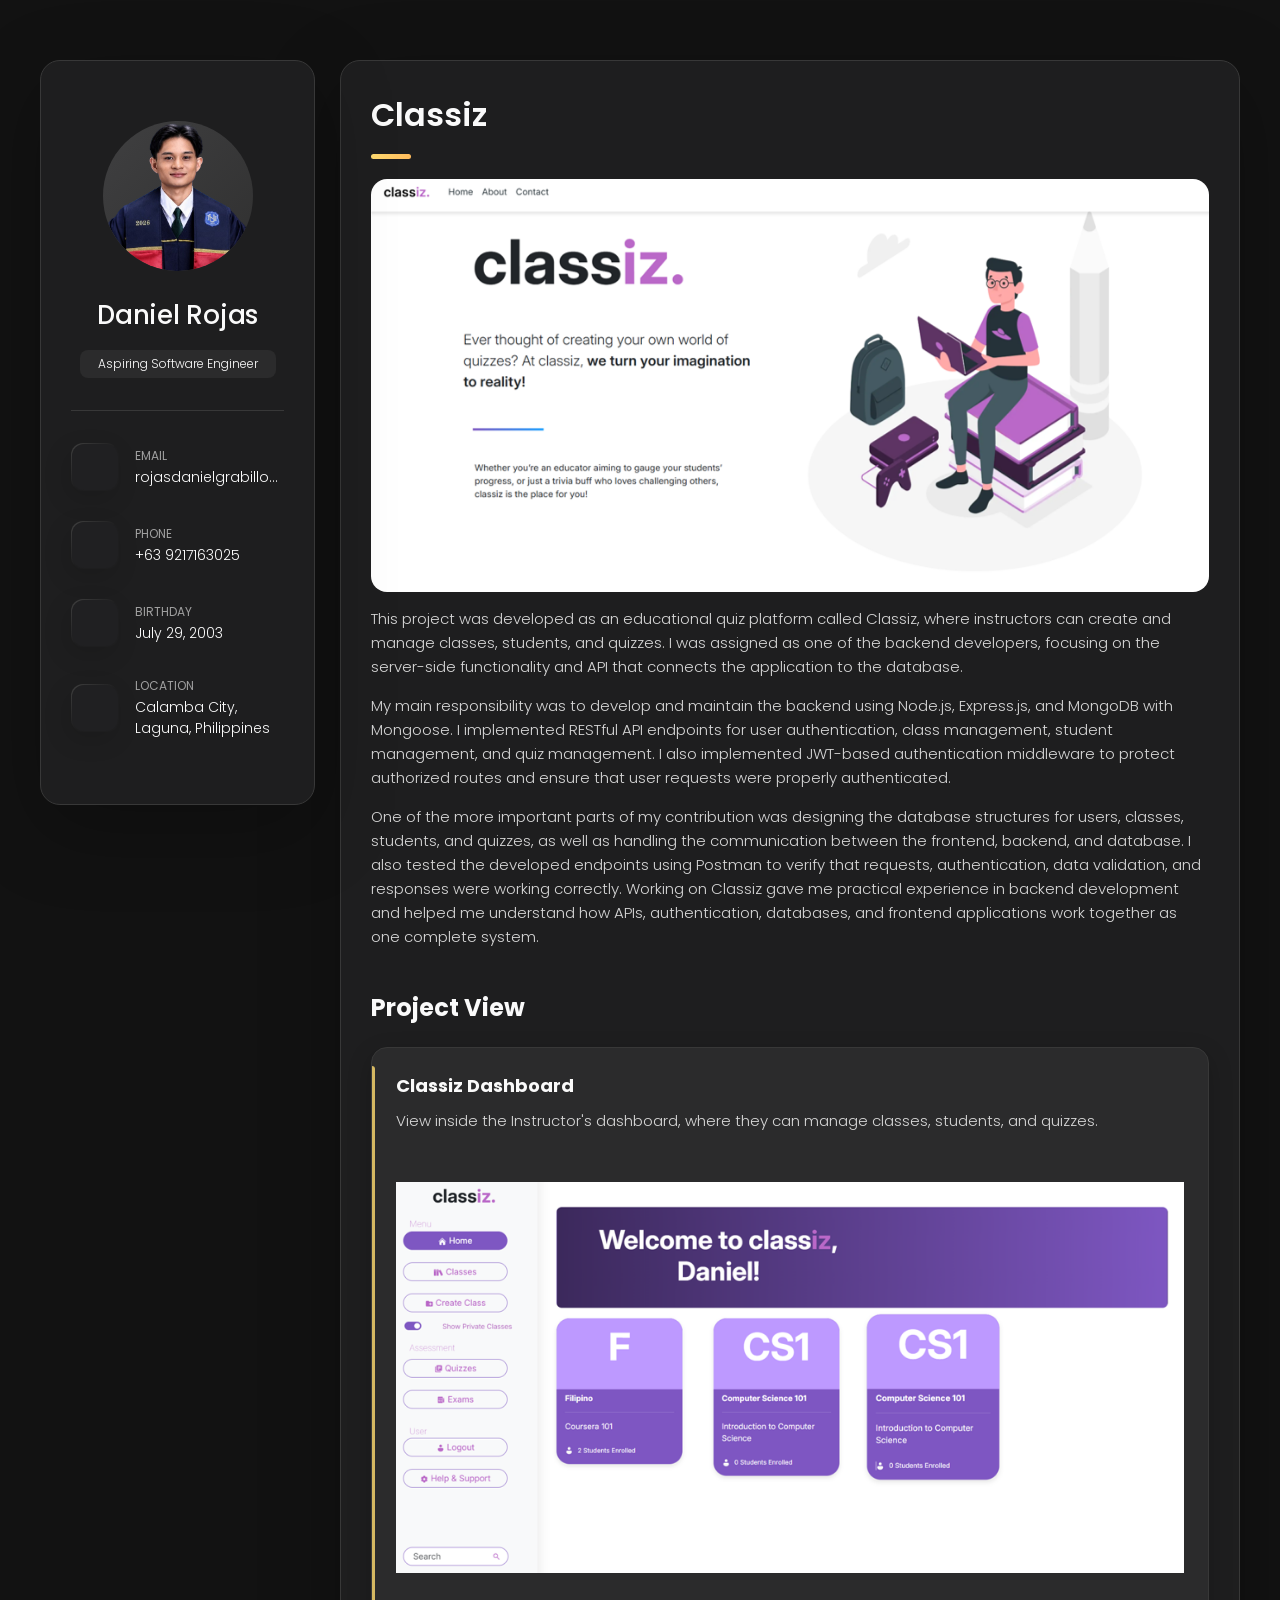
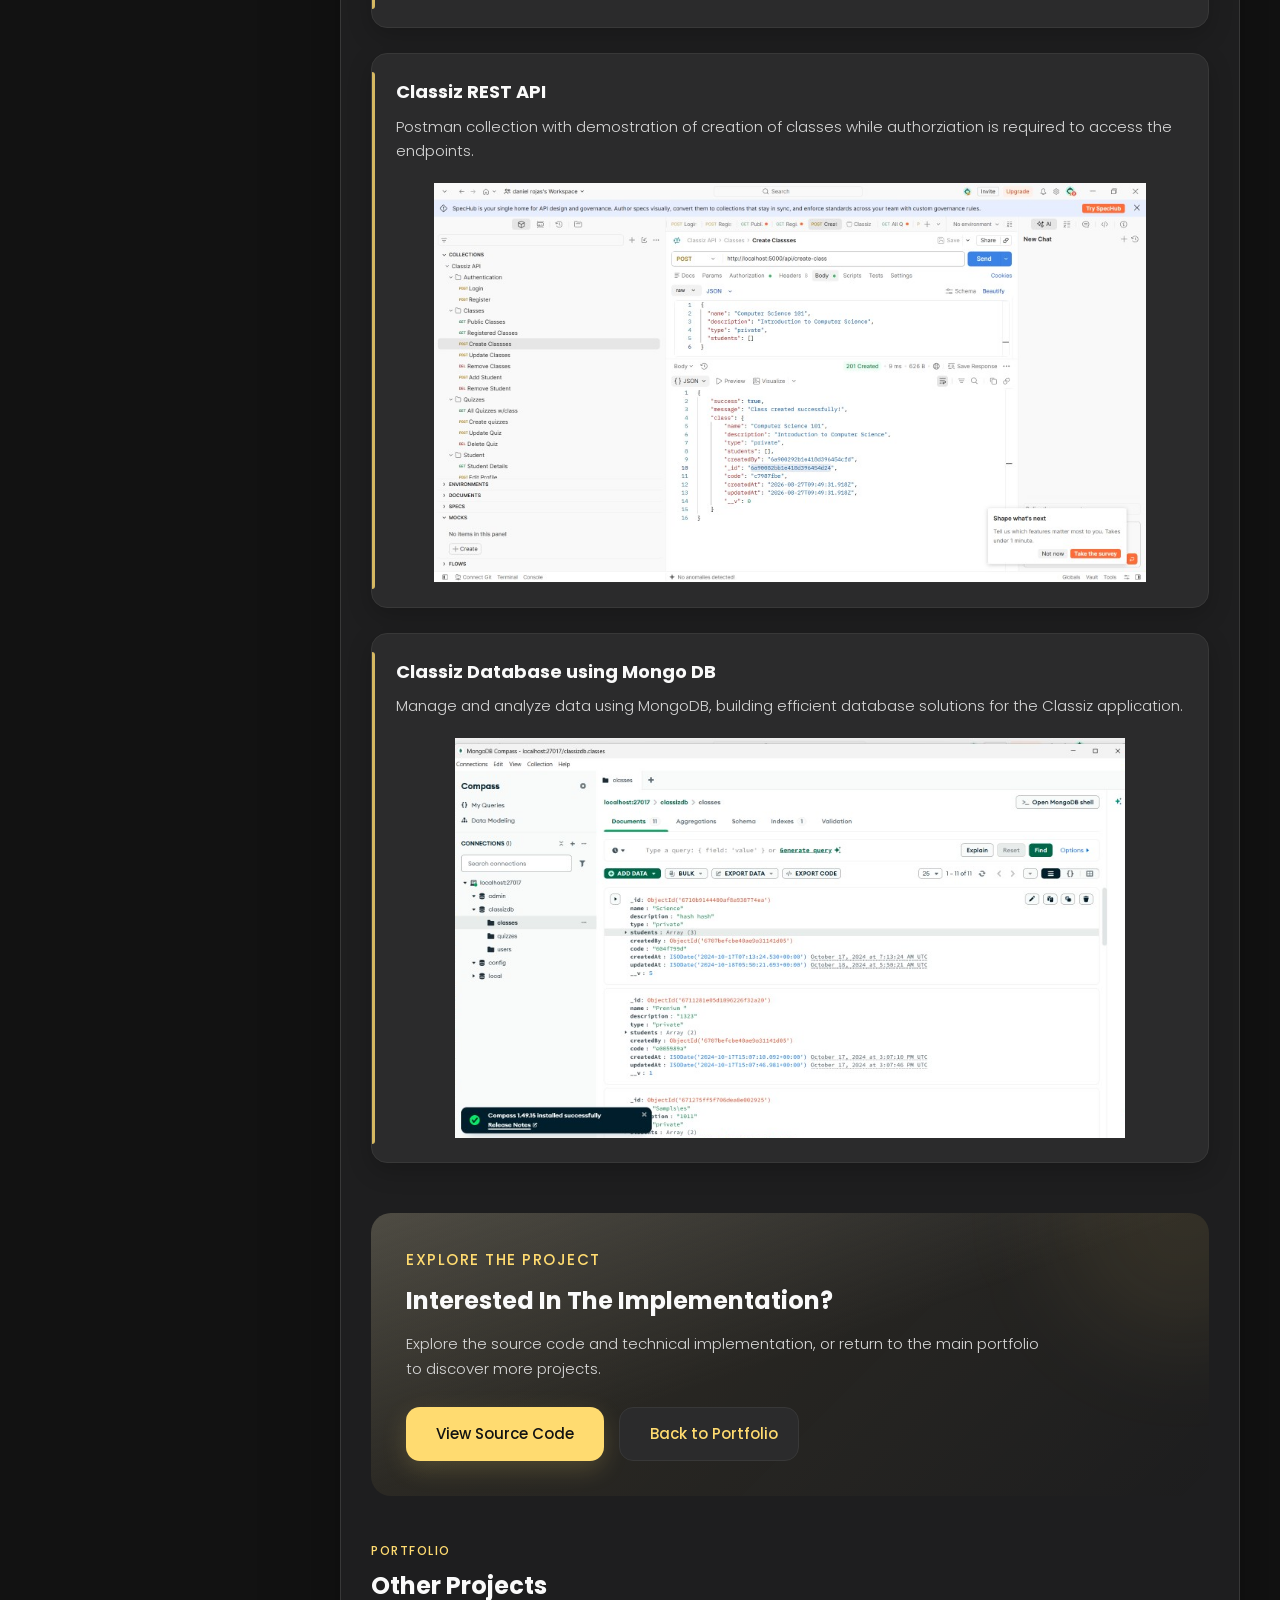
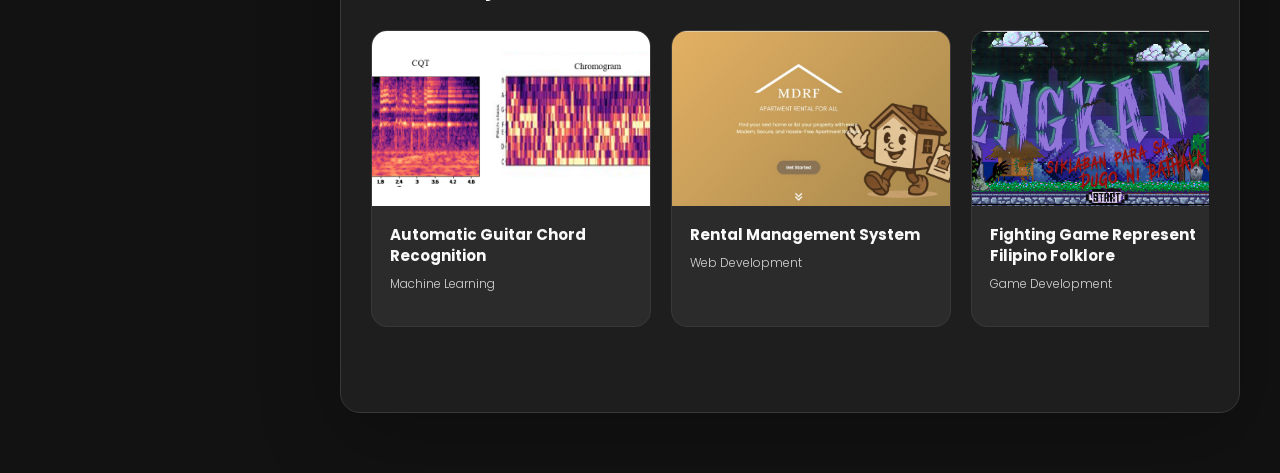
==== Portfolio/classiz.html @ c2e456eb "ver1" ====
<!DOCTYPE html>
<html lang="en">

<head>
  <meta charset="UTF-8">
  <meta http-equiv="X-UA-Compatible" content="IE=edge">
  <meta name="viewport" content="width=device-width, initial-scale=1.0">
  <title>vCard - Personal Portfolio</title>

  <!--
    - favicon
  -->
  <link rel="shortcut icon" href="../assets/images/logo.ico" type="image/x-icon">

  <!--
    - custom css link
  -->
  <link rel="stylesheet" href="../assets/css/style.css">

  <!--
    - google font link
  -->
  <link rel="preconnect" href="https://fonts.googleapis.com">
  <link rel="preconnect" href="https://fonts.gstatic.com" crossorigin>
  <link href="https://fonts.googleapis.com/css2?family=Poppins:wght@300;400;500;600&display=swap" rel="stylesheet">
</head>

<body>

  <!--
    - #MAIN
  -->

  <main>

    <!--
      - #SIDEBAR
    -->

    <aside class="sidebar" data-sidebar>

      <div class="sidebar-info">

        <figure class="avatar-box">
          <img src="../assets/images/my-avatar.png" alt="Daniel Rojas photo" width="80">
        </figure>

        <div class="info-content">
          <h1 class="name" title="Daniel Rojas">Daniel Rojas</h1>

          <p class="title">Aspiring Software Engineer</p>
        </div>

        <button class="info_more-btn" data-sidebar-btn>
          <span>Show Contacts</span>

          <ion-icon name="chevron-down"></ion-icon>
        </button>

      </div>

      <div class="sidebar-info_more">

        <div class="separator"></div>

        <ul class="contacts-list">

          <li class="contact-item">

            <div class="icon-box">
              <ion-icon name="mail-outline"></ion-icon>
            </div>

            <div class="contact-info">
              <p class="contact-title">Email</p>

              <a href="mailto:rojasdanielgrabillo2003@gmail.com" class="contact-link">rojasdanielgrabillo2003@gmail.com</a>
            </div>

          </li>

          <li class="contact-item">

            <div class="icon-box">
              <ion-icon name="phone-portrait-outline"></ion-icon>
            </div>

            <div class="contact-info">
              <p class="contact-title">Phone</p>

              <a href="tel: 639217163025" class="contact-link">+63 9217163025</a>
            </div>

          </li>

          <li class="contact-item">

            <div class="icon-box">
              <ion-icon name="calendar-outline"></ion-icon>
            </div>

            <div class="contact-info">
              <p class="contact-title">Birthday</p>

              <time datetime="2003-07-29">July 29, 2003</time>
            </div>

          </li>

          <li class="contact-item">

            <div class="icon-box">
              <ion-icon name="location-outline"></ion-icon>
            </div>

            <div class="contact-info">
              <p class="contact-title">Location</p>

              <address>Calamba City, Laguna, Philippines</address>
            </div>

          </li>

        </ul>

        <div class="separator"></div>

        <ul class="social-list">

          <li class="social-item">
            <a href="https://www.facebook.com/luffy.taro.161/" class="social-link">
              <ion-icon name="logo-facebook"></ion-icon>
            </a>
          </li>

          <li class="social-item">
            <a href="#" class="social-link">
              <ion-icon name="logo-github"></ion-icon>
            </a>
          </li>

          <li class="social-item">
            <a href="#" class="social-link">
              <ion-icon name="logo-linkedin"></ion-icon>
            </a>
          </li>

        </ul>

      </div>

    </aside>





    <!--
      - #main-content
    -->

    <div class="main-content">

      <!--
        - #NAVBAR
      -->

        




      <!--
        - #ABOUT
      -->

      <article class="about  active" data-page="about">

        <header>
          <h2 class="h2 article-title">Classiz</h2>
        </header>

        <section class="about-text">

               <figure class="project-img">
                  <div class="project-item-icon-box">
                    <ion-icon name="eye-outline"></ion-icon>
                  </div>

                  <img src="../assets/images/classiz1.png" alt="Classiz" loading="lazy">
                </figure>
        <p>
  This project was developed as an educational quiz platform called Classiz, where
  instructors can create and manage classes, students, and quizzes. I was assigned
  as one of the backend developers, focusing on the server-side functionality and
  API that connects the application to the database.
  
</p>

<p>
  My main responsibility was to develop and maintain the backend using Node.js,
  Express.js, and MongoDB with Mongoose. I implemented RESTful API endpoints for
  user authentication, class management, student management, and quiz management.
  I also implemented JWT-based authentication middleware to protect authorized
  routes and ensure that user requests were properly authenticated.
</p>

<p>
  One of the more important parts of my contribution was designing the database
  structures for users, classes, students, and quizzes, as well as handling the
  communication between the frontend, backend, and database. I also tested the
  developed endpoints using Postman to verify that requests, authentication,
  data validation, and responses were working correctly.
  
  Working on Classiz gave me practical experience in backend development and
  helped me understand how APIs, authentication, databases, and frontend
  applications work together as one complete system.
</p>


        <!--
          - service
        -->

        <section class="service">

          <h3 class="h3 service-title">Project View</h3>

          <ul class="service-list portfolio-service-list">

            <li class="service-item">

            

              <div class="service-content-box">
                <h4 class="h4 service-item-title">Classiz Dashboard</h4>
                 <p class="service-item-text">
                  View inside the Instructor's dashboard, where they can manage classes, students, and quizzes.
                </p>
                
                <figure class="project-img preview">
                  <div class="project-item-icon-box">
                    <ion-icon name="eye-outline"></ion-icon>
                  </div>

                  <img src="../assets/images/classizdashboard.png" alt="dashboard" loading="lazy">
                </figure>
              </div>

            </li>


            <!-- postman -->
            <li class="service-item">

              <div class="service-content-box">
                <h4 class="h4 service-item-title">Classiz REST API</h4>

                <p class="service-item-text">
                  Postman collection with demostration of creation of classes while authorziation is required to access the endpoints.
                </p>
                
                <figure class="project-img preview">
                  <div class="project-item-icon-box">
                    <ion-icon name="eye-outline"></ion-icon>
                  </div>

                  <img src="../assets/images/classizapi.svg" alt="API" loading="lazy">
                </figure>
              </div>

            </li>

            <!--Mongo DB-->
            <li class="service-item">

              <div class="service-content-box">
                <h4 class="h4 service-item-title">Classiz Database using Mongo DB</h4>

                <p class="service-item-text">
                  Manage and analyze data using MongoDB, building efficient database solutions for the Classiz application.
                </p>

                 <figure class="project-img preview">
                  <div class="project-item-icon-box">
                    <ion-icon name="eye-outline"></ion-icon>
                  </div>

                  <img src="../assets/images/classizdb.svg" alt="Database" loading="lazy">
                </figure>
              </div>

            </li>

            
          </ul>

        </section>

        <!-- Project Actions -->
<section class="project-actions">

  <div class="project-actions-content">
    <span class="project-actions-label">Explore the Project</span>
    <h3 class="h3 project-actions-title">Interested in the implementation?</h3>
    <p>
      Explore the source code and technical implementation, or return to the
      main portfolio to discover more projects.
    </p>
  </div>

  <div class="project-actions-buttons">

    <a 
      href="https://github.com/zerxecs/backend"
      target="_blank"
      rel="noopener noreferrer"
      class="project-action-btn github-btn"
    >
      <ion-icon name="logo-github"></ion-icon>
      <span>View Source Code</span>
      <ion-icon class="action-arrow" name="arrow-up-outline"></ion-icon>
    </a>

    <a 
      href="index.html"
      class="project-action-btn home-btn"
    >
      <ion-icon name="arrow-back-outline"></ion-icon>
      <span>Back to Portfolio</span>
    </a>

  </div>

</section>



      <!--
  - Other Projects
-->

<section class="other-projects">

  <div class="other-projects-header">
    <span class="section-subtitle">PORTFOLIO</span>
    <h3 class="h3 other-projects-title">Other Projects</h3>
  </div>

  <ul class="other-projects-list has-scrollbar">

     <!-- Project 1 -->
    <li class="other-project-item">
      <a href="ML.html" class="other-project-card">

        <figure class="other-project-img">
          <div class="other-project-icon-box">
            <ion-icon name="eye-outline"></ion-icon>
          </div>

          <img
            src="../assets/images/features.png"
            alt="CNN-LSTM Automatic Guitar Chord Recognition"
            loading="lazy">
        </figure>

        <div class="other-project-content">

          <h4 class="h4 other-project-title">
            Automatic Guitar Chord Recognition
          </h4>

          <p class="other-project-category">
            Machine Learning
          </p>

        </div>

      </a>
    </li>


    <!-- Project 2 -->
    <li class="other-project-item">
      <a href="MDRF.html" class="other-project-card">

        <figure class="other-project-img">
          <div class="other-project-icon-box">
            <ion-icon name="eye-outline"></ion-icon>
          </div>

          <img
            src="../assets/images/mdrf.svg"
            alt="Rental Management System"
            loading="lazy">
        </figure>

        <div class="other-project-content">

          <h4 class="h4 other-project-title">
            Rental Management System
          </h4>

          <p class="other-project-category">
            Web Development
          </p>

        </div>

      </a>
    </li>


    <!-- Project 3 -->
    <li class="other-project-item">
      <a href="Engkanto Siklaban Para sa Dugo ni Bathala.html" class="other-project-card">

        <figure class="other-project-img">
          <div class="other-project-icon-box">
            <ion-icon name="eye-outline"></ion-icon>
          </div>

          <img
            src="../assets/images/enghome.png"
            alt="Fighting Game Representing Filipino Folklore"
            loading="lazy">
        </figure>

        <div class="other-project-content">

          <h4 class="h4 other-project-title">
           Fighting Game Represent Filipino Folklore 
          </h4>

          <p class="other-project-category">
            Game Development
          </p>

        </div>

      </a>
    </li>

  </ul>

</section>
        
     
     
        <!--
          - testimonials modal
    -->
      
        <div class="modal-container" data-modal-container>

          <div class="overlay" data-overlay></div>

          
          <section class="testimonials-modal">

            <button class="modal-close-btn" data-modal-close-btn>
              <ion-icon name="close-outline"></ion-icon>
            </button>

            <div class="modal-img-wrapper">
              <figure class="modal-avatar-box">
                <img src="../assets/images/avatar-1.png" alt="Daniel lewis" width="80" data-modal-img>
              </figure>

            <!--Apostrophe   <img src="./assets/images/icon-quote.svg" alt="quote icon"> -->
            </div>
       
            <div class="modal-content">

              <h4 class="h3 modal-title" data-modal-title>Daniel lewis</h4>

              <time datetime="2021-06-14">14 June, 2021</time>

              <div data-modal-text>
                <p>
                  
                </p>
              </div>
            
            </div>

          </section>

        </div>

      
      
   

      </article>



    </main>





  <!--
    - custom js link
  -->
  <script src="../assets/js/script.js"></script>

  <!--
    - ionicon link
  -->
  <script type="module" src="https://unpkg.com/ionicons@5.5.2/dist/ionicons/ionicons.esm.js"></script>
  <script nomodule src="https://unpkg.com/ionicons@5.5.2/dist/ionicons/ionicons.js"></script>

</body>

</html>
---- assets/css/style.css ----
/*-----------------------------------*\
  #style.css
\*-----------------------------------*/

/**
 * copyright 2022 @codewithsadee
 */


/*-----------------------------------*\
  #CUSTOM PROPERTY
\*-----------------------------------*/

:root {

  /**
   * colors
   */

  /* gradient */

  --bg-gradient-onyx: linear-gradient(
    to bottom right,
    hsl(240, 1%, 25%) 3%,
    hsl(0, 0%, 19%) 97%
  );

  --bg-gradient-jet: linear-gradient(
    to bottom right,
    hsla(240, 1%, 18%, 0.251) 0%,
    hsla(240, 2%, 11%, 0) 100%
  ), hsl(240, 2%, 13%);

  --bg-gradient-yellow-1: linear-gradient(
    to bottom right,
    hsl(45, 100%, 71%) 0%,
    hsla(36, 100%, 69%, 0) 50%
  );

  --bg-gradient-yellow-2: linear-gradient(
    135deg,
    hsla(45, 100%, 71%, 0.251) 0%,
    hsla(35, 100%, 68%, 0) 59.86%
  ), hsl(240, 2%, 13%);

  --border-gradient-onyx: linear-gradient(
    to bottom right,
    hsl(0, 0%, 25%) 0%,
    hsla(0, 0%, 25%, 0) 50%
  );

  --text-gradient-yellow: linear-gradient(
    to right,
    hsl(45, 100%, 72%),
    hsl(35, 100%, 68%)
  );

  /* solid */

  --jet: hsl(0, 0%, 22%);
  --onyx: hsl(240, 1%, 17%);
  --eerie-black-1: hsl(240, 2%, 13%);
  --eerie-black-2: hsl(240, 2%, 12%);
  --smoky-black: hsl(0, 0%, 7%);
  --white-1: hsl(0, 0%, 100%);
  --white-2: hsl(0, 0%, 98%);
  --orange-yellow-crayola: hsl(45, 100%, 72%);
  --vegas-gold: hsl(45, 54%, 58%);
  --light-gray: hsl(0, 0%, 84%);
  --light-gray-70: hsla(0, 0%, 84%, 0.7);
  --bittersweet-shimmer: hsl(0, 43%, 51%);


  /**
   * typography
   */

  --ff-poppins: 'Poppins', sans-serif;

  --fs-1: 24px;
  --fs-2: 18px;
  --fs-3: 17px;
  --fs-4: 16px;
  --fs-5: 15px;
  --fs-6: 14px;
  --fs-7: 13px;
  --fs-8: 11px;

  --fw-300: 300;
  --fw-400: 400;
  --fw-500: 500;
  --fw-600: 600;


  /**
   * shadow
   */

  --shadow-1: -4px 8px 24px hsla(0, 0%, 0%, 0.25);
  --shadow-2: 0 16px 30px hsla(0, 0%, 0%, 0.25);
  --shadow-3: 0 16px 40px hsla(0, 0%, 0%, 0.25);
  --shadow-4: 0 25px 50px hsla(0, 0%, 0%, 0.15);
  --shadow-5: 0 24px 80px hsla(0, 0%, 0%, 0.25);


  /**
   * transition
   */

  --transition-1: 0.25s ease;
  --transition-2: 0.5s ease-in-out;

}


/*-----------------------------------*\
  #RESET
\*-----------------------------------*/

*,
*::before,
*::after {
  margin: 0;
  padding: 0;
  box-sizing: border-box;
}

a {
  text-decoration: none;
}

li {
  list-style: none;
}

img,
ion-icon,
a,
button,
time,
span {
  display: block;
}

button {
  font: inherit;
  background: none;
  border: none;
  text-align: left;
  cursor: pointer;
}

input,
textarea {
  display: block;
  width: 100%;
  background: none;
  font: inherit;
}

::selection {
  background: var(--orange-yellow-crayola);
  color: var(--smoky-black);
}

:focus {
  outline-color: var(--orange-yellow-crayola);
}

html {
  font-family: var(--ff-poppins);
}

body {
  background: var(--smoky-black);
}


/*-----------------------------------*\
  #REUSED STYLE
\*-----------------------------------*/

.sidebar,
article {
  background: var(--eerie-black-2);
  border: 1px solid var(--jet);
  border-radius: 20px;
  padding: 15px;
  box-shadow: var(--shadow-1);
  z-index: 1;
}

.separator {
  width: 100%;
  height: 1px;
  background: var(--jet);
  margin: 16px 0;
}

.icon-box {
  position: relative;
  background: var(--border-gradient-onyx);
  width: 30px;
  height: 30px;
  border-radius: 8px;
  display: flex;
  justify-content: center;
  align-items: center;
  font-size: 16px;
  color: var(--orange-yellow-crayola);
  box-shadow: var(--shadow-1);
  z-index: 1;
}

.icon-box::before {
  content: "";
  position: absolute;
  inset: 1px;
  background: var(--eerie-black-1);
  border-radius: inherit;
  z-index: -1;
}

.icon-box ion-icon {
  --ionicon-stroke-width: 35px;
}

article {
  display: none;
}

article.active {
  display: block;
  animation: fade 0.5s ease backwards;
}

@keyframes fade {
  0% {
    opacity: 0;
  }

  100% {
    opacity: 1;
  }
}

.h2,
.h3,

.h5 {
  color: var(--white-2);
  text-transform: capitalize;
}

.h2 {
  font-size: var(--fs-1);
}

.h3 {
  font-size: var(--fs-2);
}

.h4 {
  font-size: var(--fs-4);
}

.h5 {
  font-size: var(--fs-7);
  font-weight: var(--fw-500);
}

.article-title {
  position: relative;
  padding-bottom: 7px;
}

.article-title::after {
  content: "";
  position: absolute;
  bottom: 0;
  left: 0;
  width: 30px;
  height: 3px;
  background: var(--text-gradient-yellow);
  border-radius: 3px;
}

.has-scrollbar::-webkit-scrollbar {
  width: 5px;
  height: 5px;
}

.has-scrollbar::-webkit-scrollbar-track {
  background: var(--onyx);
  border-radius: 5px;
}

.has-scrollbar::-webkit-scrollbar-thumb {
  background: var(--orange-yellow-crayola);
  border-radius: 5px;
}

.has-scrollbar::-webkit-scrollbar-button {
  width: 20px;
}

.content-card {
  position: relative;
  background: var(--border-gradient-onyx);
  padding: 15px;
  padding-top: 45px;
  border-radius: 14px;
  box-shadow: var(--shadow-2);
  cursor: pointer;
  z-index: 1;
}

.content-card::before {
  content: "";
  position: absolute;
  inset: 1px;
  background: var(--bg-gradient-jet);
  border-radius: inherit;
  z-index: -1;
}


/*-----------------------------------*\
  #MAIN
\*-----------------------------------*/

main {
  margin: 15px 12px;
  margin-bottom: 75px;
  min-width: 259px;
}


/*-----------------------------------*\
  #SIDEBAR
\*-----------------------------------*/

.sidebar {
  margin-bottom: 15px;
  max-height: 112px;
  overflow: hidden;
  transition: var(--transition-2);
}

.sidebar.active {
  max-height: 405px;
}

.sidebar-info {
  position: relative;
  display: flex;
  justify-content: flex-start;
  align-items: center;
  gap: 15px;
}

.avatar-box {
  background: var(--bg-gradient-onyx);
  border-radius: 20px;
}

.info-content .name {
  color: var(--white-2);
  font-size: var(--fs-3);
  font-weight: var(--fw-500);
  letter-spacing: -0.25px;
  margin-bottom: 10px;
}

.info-content .title {
  color: var(--white-1);
  background: var(--onyx);
  font-size: var(--fs-8);
  font-weight: var(--fw-300);
  width: max-content;
  padding: 3px 12px;
  border-radius: 8px;
}

.info_more-btn {
  position: absolute;
  top: -15px;
  right: -15px;
  border-radius: 0 15px;
  font-size: 13px;
  color: var(--orange-yellow-crayola);
  background: var(--border-gradient-onyx);
  padding: 10px;
  box-shadow: var(--shadow-2);
  transition: var(--transition-1);
  z-index: 1;
}

.info_more-btn::before {
  content: "";
  position: absolute;
  inset: 1px;
  border-radius: inherit;
  background: var(--bg-gradient-jet);
  transition: var(--transition-1);
  z-index: -1;
}

.info_more-btn:hover,
.info_more-btn:focus {
  background: var(--bg-gradient-yellow-1);
}

.info_more-btn:hover::before,
.info_more-btn:focus::before {
  background: var(--bg-gradient-yellow-2);
}

.info_more-btn span {
  display: none;
}

.sidebar-info_more {
  opacity: 0;
  visibility: hidden;
  transition: var(--transition-2);
}

.sidebar.active .sidebar-info_more {
  opacity: 1;
  visibility: visible;
}

.contacts-list {
  display: grid;
  grid-template-columns: 1fr;
  gap: 16px;
}

.contact-item {
  min-width: 100%;
  display: flex;
  align-items: center;
  gap: 16px;
}

.contact-info {
  max-width: calc(100% - 46px);
  width: calc(100% - 46px);
}

.contact-title {
  color: var(--light-gray-70);
  font-size: var(--fs-8);
  text-transform: uppercase;
  margin-bottom: 2px;
}

.contact-info :is(.contact-link, time, address) {
  color: var(--white-2);
  font-size: var(--fs-7);
}

.contact-info address {
  font-style: normal;
}

.social-list {
  display: flex;
  justify-content: flex-start;
  align-items: center;
  gap: 15px;
  padding-bottom: 4px;
  padding-left: 7px;
}

.social-item .social-link {
  color: var(--light-gray-70);
  font-size: 18px;
}

.social-item .social-link:hover {
  color: var(--light-gray);
}


/*-----------------------------------*\
  #NAVBAR
\*-----------------------------------*/

.navbar {
  position: fixed;
  bottom: 0;
  left: 0;
  width: 100%;
  background: hsla(240, 1%, 17%, 0.75);
  backdrop-filter: blur(10px);
  border: 1px solid var(--jet);
  border-radius: 12px 12px 0 0;
  box-shadow: var(--shadow-2);
  z-index: 5;
}

.navbar-list {
  display: flex;
  flex-wrap: wrap;
  justify-content: center;
  align-items: center;
  padding: 0 10px;
}

.navbar-link {
  color: var(--light-gray);
  font-size: var(--fs-8);
  padding: 20px 7px;
  transition: color var(--transition-1);
}

.navbar-link:hover,
.navbar-link:focus {
  color: var(--light-gray-70);
}

.navbar-link.active {
  color: var(--orange-yellow-crayola);
}


/*-----------------------------------*\
  #ABOUT
\*-----------------------------------*/

.about .article-title {
  margin-bottom: 15px;
}

.about-text {
  color: var(--light-gray);
  font-size: var(--fs-6);
  font-weight: var(--fw-300);
  line-height: 1.6;
}

.about-text p {
  margin-bottom: 15px;
}


/**
 * #SERVICE
 */

.service {
  margin-bottom: 35px;
}

.service-title {
  margin-bottom: 20px;
}

.service-list {
  display: grid;
  grid-template-columns: 1fr;
  gap: 20px;
}

.service-item {
  position: relative;
  background: var(--border-gradient-onyx);
  padding: 20px;
  border-radius: 14px;
  box-shadow: var(--shadow-2);
  z-index: 1;
}

.service-item::before {
  content: "";
  position: absolute;
  inset: 1px;
  background: var(--bg-gradient-jet);
  border-radius: inherit;
  z-index: -1;
}

.service-icon-box {
  margin-bottom: 10px;
}

.service-icon-box img {
  margin: auto;
}

.service-content-box {
  text-align: center;
}

.service-item-title {
  margin-bottom: 7px;
}

.service-item-text {
  color: var(--light-gray);
  font-size: var(--fs-6);
  font-weight: var(--fw-300);
  line-height: 1.6;
}


/**
 * #TESTIMONIALS
 */

.testimonials {
  margin-bottom: 30px;
}

.testimonials-title {
  margin-bottom: 20px;
}

.testimonials-list {
  display: flex;
  justify-content: flex-start;
  align-items: flex-start;
  gap: 15px;
  margin: 0 -15px;
  padding: 25px 15px;
  padding-bottom: 35px;
  overflow-x: auto;
  scroll-behavior: smooth;
  overscroll-behavior-inline: contain;
  scroll-snap-type: inline mandatory;
}

.testimonials-item {
  min-width: 100%;
  scroll-snap-align: center;
}

.testimonials-avatar-box {
  position: absolute;
  top: 0;
  left: 0;
  transform: translate(15px, -25px);
  background: var(--bg-gradient-onyx);
  border-radius: 14px;
  box-shadow: var(--shadow-1);
}

.testimonials-item-title {
  margin-bottom: 7px;
}

.testimonials-text {
  color: var(--light-gray);
  font-size: var(--fs-6);
  font-weight: var(--fw-300);
  line-height: 1.6;
  display: -webkit-box;
  line-clamp: 4;
  -webkit-line-clamp: 4;
  -webkit-box-orient: vertical;
  overflow: hidden;
}


/**
 * #TESTIMONIALS MODAL
 */

.modal-container {
  position: fixed;
  top: 0;
  left: 0;
  width: 100%;
  height: 100%;
  display: flex;
  justify-content: center;
  align-items: center;
  overflow-y: auto;
  overscroll-behavior: contain;
  z-index: 20;
  pointer-events: none;
  visibility: hidden;
}

.modal-container::-webkit-scrollbar {
  display: none;
}

.modal-container.active {
  pointer-events: all;
  visibility: visible;
}

.overlay {
  position: fixed;
  top: 0;
  left: 0;
  width: 100%;
  height: 100vh;
  background: hsl(0, 0%, 5%);
  opacity: 0;
  visibility: hidden;
  pointer-events: none;
  z-index: 1;
  transition: var(--transition-1);
}

.overlay.active {
  opacity: 0.8;
  visibility: visible;
  pointer-events: all;
}

.testimonials-modal {
  background: var(--eerie-black-2);
  position: relative;
  padding: 15px;
  margin: 15px 12px;
  border: 1px solid var(--jet);
  border-radius: 14px;
  box-shadow: var(--shadow-5);
  transform: scale(1.2);
  opacity: 0;
  transition: var(--transition-1);
  z-index: 2;
}

.modal-container.active .testimonials-modal {
  transform: scale(1);
  opacity: 1;
}

.modal-close-btn {
  position: absolute;
  top: 15px;
  right: 15px;
  background: var(--onyx);
  border-radius: 8px;
  width: 32px;
  height: 32px;
  display: flex;
  justify-content: center;
  align-items: center;
  color: var(--white-2);
  font-size: 18px;
  opacity: 0.7;
}

.modal-close-btn:hover,
.modal-close-btn:focus {
  opacity: 1;
}

.modal-close-btn ion-icon {
  --ionicon-stroke-width: 50px;
}

.modal-avatar-box {
  background: var(--bg-gradient-onyx);
  width: max-content;
  border-radius: 14px;
  margin-bottom: 15px;
  box-shadow: var(--shadow-2);
}

.modal-img-wrapper > img {
  display: none;
}

.modal-title {
  margin-bottom: 4px;
}

.modal-content time {
  font-size: var(--fs-6);
  color: var(--light-gray-70);
  font-weight: var(--fw-300);
  margin-bottom: 10px;
}

.modal-content p {
  color: var(--light-gray);
  font-size: var(--fs-6);
  font-weight: var(--fw-300);
  line-height: 1.6;
}


/**
 * #CLIENTS
 */

.clients {
  margin-bottom: 15px;
}

.clients-list {
  display: flex;
  justify-content: flex-start;
  align-items: flex-start;
  gap: 15px;
  margin: 0 -15px;
  padding: 25px;
  padding-bottom: 25px;
  overflow-x: auto;
  scroll-behavior: smooth;
  overscroll-behavior-inline: contain;
  scroll-snap-type: inline mandatory;
  scroll-padding-inline: 25px;
}

.clients-item {
  min-width: 50%;
  scroll-snap-align: start;
}

.clients-item img {
  width: 100%;
  filter: grayscale(1);
  transition: var(--transition-1);
}

.clients-item img:hover {
  filter: grayscale(0);
}


/*-----------------------------------*\
  #RESUME
\*-----------------------------------*/

.article-title {
  margin-bottom: 30px;
}


/**
 * education and experience
 */

.timeline {
  margin-bottom: 30px;
}

.timeline .title-wrapper {
  display: flex;
  align-items: center;
  gap: 15px;
  margin-bottom: 25px;
}

.timeline-list {
  font-size: var(--fs-6);
  margin-left: 45px;
}

.timeline-item {
  position: relative;
}

.timeline-item:not(:last-child) {
  margin-bottom: 20px;
}

.timeline-item-title {
  font-size: var(--fs-6);
  line-height: 1.3;
  margin-bottom: 7px;
}

.timeline-list span {
  color: var(--vegas-gold);
  font-weight: var(--fw-400);
  line-height: 1.6;
}

.timeline-item:not(:last-child)::before {
  content: "";
  position: absolute;
  top: -25px;
  left: -30px;
  width: 1px;
  height: calc(100% + 50px);
  background: var(--jet);
}

.timeline-item::after {
  content: "";
  position: absolute;
  top: 5px;
  left: -33px;
  height: 6px;
  width: 6px;
  background: var(--orange-yellow-crayola);
  border-radius: 50%;
  box-shadow: 0 0 0 4px var(--jet);
}

.timeline-text {
  color: var(--light-gray);
  font-weight: var(--fw-300);
  line-height: 1.6;
}


/**
 * skills
 */

.skills-title {
  margin-bottom: 20px;
}

.skills-list {
  padding: 20px;
}

.skills-item:not(:last-child) {
  margin-bottom: 15px;
}

.skill .title-wrapper {
  display: flex;
  align-items: center;
  gap: 5px;
  margin-bottom: 8px;
}

.skill .title-wrapper data {
  color: var(--light-gray);
  font-size: var(--fs-7);
  font-weight: var(--fw-300);
}

.skill-progress-bg {
  background: var(--jet);
  width: 100%;
  height: 8px;
  border-radius: 10px;
}

.skill-progress-fill {
  background: var(--text-gradient-yellow);
  height: 100%;
  border-radius: inherit;
}


/*-----------------------------------*\
  #PORTFOLIO
\*-----------------------------------*/

.filter-list {
  display: none;
}

.filter-select-box {
  position: relative;
  margin-bottom: 25px;
}

.filter-select {
  background: var(--eerie-black-2);
  color: var(--light-gray);
  display: flex;
  justify-content: space-between;
  align-items: center;
  width: 100%;
  padding: 12px 16px;
  border: 1px solid var(--jet);
  border-radius: 14px;
  font-size: var(--fs-6);
  font-weight: var(--fw-300);
}

.filter-select.active .select-icon {
  transform: rotate(0.5turn);
}

.select-list {
  background: var(--eerie-black-2);
  position: absolute;
  top: calc(100% + 6px);
  width: 100%;
  padding: 6px;
  border: 1px solid var(--jet);
  border-radius: 14px;
  z-index: 2;
  opacity: 0;
  visibility: hidden;
  pointer-events: none;
  transition: 0.15s ease-in-out;
}

.filter-select.active + .select-list {
  opacity: 1;
  visibility: visible;
  pointer-events: all;
}

.select-item button {
  background: var(--eerie-black-2);
  color: var(--light-gray);
  font-size: var(--fs-6);
  font-weight: var(--fw-300);
  text-transform: capitalize;
  width: 100%;
  padding: 8px 10px;
  border-radius: 8px;
}

.select-item button:hover {
  --eerie-black-2: hsl(240, 2%, 20%);
}

.project-list {
  display: grid;
  grid-template-columns: 1fr;
  gap: 30px;
  margin-bottom: 10px;
}

.project-item {
  display: none;
}

.project-item.active {
  display: block;
  animation: scaleUp 0.25s ease forwards;
}

@keyframes scaleUp {
  0% {
    transform: scale(0.5);
  }

  100% {
    transform: scale(1);
  }
}

.project-item > a {
  width: 100%;
}

.project-img {
  position: relative;
  width: 100%;
  height: 200px;
  border-radius: 16px;
  overflow: hidden;
  margin-bottom: 15px;
}

.project-img::before {
  content: "";
  position: absolute;
  top: 0;
  left: 0;
  width: 100%;
  height: 100%;
  background: transparent;
  z-index: 1;
  transition: var(--transition-1);
}

.project-item > a:hover .project-img::before {
  background: hsla(0, 0%, 0%, 0.5);
}

.project-item-icon-box {
  --scale: 0.8;
  background: var(--jet);
  color: var(--orange-yellow-crayola);
  position: absolute;
  top: 50%;
  left: 50%;
  transform: translate(-50%, -50%) scale(var(--scale));
  font-size: 20px;
  padding: 18px;
  border-radius: 12px;
  opacity: 0;
  z-index: 1;
  transition: var(--transition-1);
}

.project-item > a:hover .project-item-icon-box {
  --scale: 1;
  opacity: 1;
}

.project-item-icon-box ion-icon {
  --ionicon-stroke-width: 50px;
}

.project-img img {
  width: 100%;
  height: 100%;
  object-fit: cover;
  transition: var(--transition-1);
}

.project-item > a:hover img {
  transform: scale(1.1);
}

.project-title,
.project-category {
  margin-left: 10px;
}

.project-title {
  color: var(--white-2);
  font-size: var(--fs-5);
  font-weight: var(--fw-400);
  text-transform: capitalize;
  line-height: 1.3;
}

.project-category {
  color: var(--light-gray-70);
  font-size: var(--fs-6);
  font-weight: var(--fw-300);
}


/*-----------------------------------*\
  #BLOG
\*-----------------------------------*/

.blog-posts {
  margin-bottom: 10px;
}

.blog-posts-list {
  display: grid;
  grid-template-columns: 1fr;
  gap: 20px;
}

.blog-post-item > a {
  position: relative;
  background: var(--border-gradient-onyx);
  height: 100%;
  box-shadow: var(--shadow-4);
  border-radius: 16px;
  z-index: 1;
}

.blog-post-item > a::before {
  content: "";
  position: absolute;
  inset: 1px;
  border-radius: inherit;
  background: var(--eerie-black-1);
  z-index: -1;
}

.blog-banner-box {
  width: 100%;
  height: 200px;
  border-radius: 12px;
  overflow: hidden;
}

.blog-banner-box img {
  width: 100%;
  height: 100%;
  object-fit: cover;
  transition: var(--transition-1);
}

.blog-post-item > a:hover .blog-banner-box img {
  transform: scale(1.1);
}

.blog-content {
  padding: 15px;
}

.blog-meta {
  display: flex;
  justify-content: flex-start;
  align-items: center;
  gap: 7px;
  margin-bottom: 10px;
}

.blog-meta :is(.blog-category, time) {
  color: var(--light-gray-70);
  font-size: var(--fs-6);
  font-weight: var(--fw-300);
}

.blog-meta .dot {
  background: var(--light-gray-70);
  width: 4px;
  height: 4px;
  border-radius: 4px;
}

.blog-item-title {
  margin-bottom: 10px;
  line-height: 1.3;
  transition: var(--transition-1);
}

.blog-post-item > a:hover .blog-item-title {
  color: var(--orange-yellow-crayola);
}

.blog-text {
  color: var(--light-gray);
  font-size: var(--fs-6);
  font-weight: var(--fw-300);
  line-height: 1.6;
}


/*-----------------------------------*\
  #CONTACT
\*-----------------------------------*/

.contact-intro {
  margin-bottom: 25px;
  padding: 20px;
  border-radius: 16px;
  background:
    linear-gradient(
      135deg,
      hsla(45, 100%, 72%, 0.08),
      transparent
    ),
    var(--border-gradient-onyx);
  position: relative;
  overflow: hidden;
}

.contact-intro::before {
  content: "";
  position: absolute;
  width: 180px;
  height: 180px;
  right: -90px;
  top: -90px;
  border-radius: 50%;
  background: hsla(45, 100%, 72%, 0.08);
  filter: blur(40px);
  pointer-events: none;
}

.contact-label {
  display: block;
  margin-bottom: 8px;
  color: var(--orange-yellow-crayola);
  font-size: var(--fs-7);
  font-weight: var(--fw-500);
  text-transform: uppercase;
  letter-spacing: 1.5px;
}

.contact-heading {
  position: relative;
  margin-bottom: 10px;
}

.contact-intro p {
  position: relative;
  max-width: 700px;
  color: var(--light-gray);
  font-size: var(--fs-6);
  line-height: 1.7;
}


/*-----------------------------------*\
  #CONTACT GRID
\*-----------------------------------*/

.contact-grid {
  display: grid;
  grid-template-columns: 0.9fr 1.1fr;
  gap: 25px;
}


/*-----------------------------------*\
  #CONTACT HEADINGS
\*-----------------------------------*/

.contact-section-heading {
  margin-bottom: 18px;
}

.contact-section-heading h3 {
  margin-top: 3px;
}


/*-----------------------------------*\
  #CONTACT MAP
\*-----------------------------------*/

/*-----------------------------------*\
  #MAP
\*-----------------------------------*/

.contact-map {
  min-width: 0;
  width: 100%;
}

.contact-map .mapbox {
  position: relative;
  width: 100%;
  height: 560px;
  margin-bottom: 0;
  border-radius: 18px;
  overflow: hidden;
  border: 1px solid var(--jet);
  background: var(--onyx);
  box-shadow: 0 8px 30px hsla(0, 0%, 0%, 0.2);
}

.contact-map .mapbox figure {
  width: 100%;
  height: 100%;
  min-height: 0;
  margin: 0;
  border: none;
  overflow: hidden;
}

.contact-map iframe {
  display: block;
  width: 100%;
  height: 100%;
  min-height: 0;
  border: 0;
  filter: grayscale(20%);
}

/*-----------------------------------*\
  #CONTACT INFORMATION
\*-----------------------------------*/

.contact-information {
  min-width: 0;
}

.contact-list {
  display: flex;
  flex-direction: column;
  gap: 12px;
}


/*-----------------------------------*\
  #CONTACT CARD
\*-----------------------------------*/

.contact-card {
  position: relative;
  overflow: hidden;
  border-radius: 16px;
  background: var(--border-gradient-onyx);
  border: 1px solid var(--jet);
  transition:
    transform 0.25s ease,
    border-color 0.25s ease,
    box-shadow 0.25s ease;
}

.contact-card::before {
  content: "";
  position: absolute;
  width: 180px;
  height: 180px;
  top: -100px;
  right: -80px;
  border-radius: 50%;
  background: hsla(45, 100%, 72%, 0.05);
  filter: blur(35px);
  opacity: 0;
  transition: opacity 0.25s ease;
}

.contact-card:hover {
  transform: translateY(-3px);
  border-color: hsla(45, 100%, 72%, 0.35);
  box-shadow: 0 10px 30px hsla(0, 0%, 0%, 0.2);
}

.contact-card:hover::before {
  opacity: 1;
}


/*-----------------------------------*\
  #CONTACT CARD LINK
\*-----------------------------------*/

.contact-card-link {
  position: relative;
  z-index: 1;
  display: flex;
  align-items: center;
  gap: 12px;
  width: 100%;
  min-height: 75px;
  padding: 14px;
}


/*-----------------------------------*\
  #CONTACT ICON
\*-----------------------------------*/

.contact-icon-box {
  flex-shrink: 0;
  display: flex;
  align-items: center;
  justify-content: center;
  width: 48px;
  height: 48px;
  border-radius: 12px;
  background: var(--onyx);
  border: 1px solid var(--jet);
  transition:
    background 0.25s ease,
    border-color 0.25s ease;
}

.contact-icon-box img {
  display: block;
  width: 27px;
  height: 27px;
  object-fit: contain;
}

.contact-card:hover .contact-icon-box {
  background: hsla(45, 100%, 72%, 0.1);
  border-color: hsla(45, 100%, 72%, 0.3);
}


/*-----------------------------------*\
  #CONTACT CONTENT
\*-----------------------------------*/

.contact-content {
  min-width: 0;
  flex: 1;
}

.contact-card-label {
  display: block;
  margin-bottom: 2px;
  color: var(--orange-yellow-crayola);
  font-size: var(--fs-8);
  text-transform: uppercase;
  letter-spacing: 1px;
}

.contact-content h4 {
  color: var(--white-2);
  margin-bottom: 3px;
  white-space: nowrap;
  overflow: hidden;
  text-overflow: ellipsis;
}

.contact-content p {
  color: var(--light-gray);
  font-size: var(--fs-7);
  line-height: 1.4;
}


/*-----------------------------------*\
  #CONTACT ARROW
\*-----------------------------------*/

.contact-arrow {
  flex-shrink: 0;
  font-size: 18px;
  color: var(--light-gray-70);
  transition:
    color 0.25s ease,
    transform 0.25s ease;
}

.contact-card:hover .contact-arrow {
  color: var(--orange-yellow-crayola);
  transform: translateX(4px);
}


/*-----------------------------------*\
  #PROJECT ACTIONS
\*-----------------------------------*/

.project-actions {
  margin-top: 35px;
  padding: 25px;
  border-radius: 18px;
  background:
    linear-gradient(
      135deg,
      hsla(45, 100%, 72%, 0.08),
      hsla(0, 0%, 0%, 0)
    ),
    var(--border-gradient-onyx);
  position: relative;
  overflow: hidden;
}

.project-actions::before {
  content: "";
  position: absolute;
  width: 250px;
  height: 250px;
  border-radius: 50%;
  background: hsla(45, 100%, 72%, 0.08);
  filter: blur(50px);
  top: -120px;
  right: -100px;
  pointer-events: none;
}

.project-actions-content {
  position: relative;
  z-index: 1;
  margin-bottom: 25px;
}

.project-actions-label {
  display: inline-block;
  color: var(--orange-yellow-crayola);
  font-size: var(--fs-7);
  font-weight: var(--fw-500);
  text-transform: uppercase;
  letter-spacing: 1.5px;
  margin-bottom: 10px;
}

.project-actions-title {
  margin-bottom: 10px;
  color: var(--white-2);
}

.project-actions-content p {
  color: var(--light-gray);
  font-size: var(--fs-6);
  line-height: 1.7;
  max-width: 650px;
}

.project-actions-buttons {
  position: relative;
  z-index: 1;
  display: flex;
  flex-wrap: wrap;
  gap: 15px;
}

.project-action-btn {
  display: inline-flex;
  align-items: center;
  justify-content: center;
  gap: 10px;
  padding: 14px 20px;
  border-radius: 14px;
  font-size: var(--fs-6);
  font-weight: var(--fw-500);
  text-decoration: none;
  transition:
    transform 0.25s ease,
    box-shadow 0.25s ease,
    background 0.25s ease;
}

.project-action-btn ion-icon {
  font-size: 20px;
}

.github-btn {
  color: var(--smoky-black);
  background: var(--orange-yellow-crayola);
  box-shadow: 0 8px 25px hsla(45, 100%, 72%, 0.18);
}

.github-btn:hover {
  transform: translateY(-3px);
  box-shadow: 0 12px 30px hsla(45, 100%, 72%, 0.3);
}

.github-btn .action-arrow {
  font-size: 17px;
  transition: transform 0.25s ease;
}

.github-btn:hover .action-arrow {
  transform: translate(3px, -3px);
}

.home-btn {
  color: var(--orange-yellow-crayola);
  background: var(--onyx);
  border: 1px solid var(--jet);
}

.home-btn:hover {
  transform: translateY(-3px);
  background: var(--jet);
  box-shadow: 0 8px 25px hsla(0, 0%, 0%, 0.2);
}

.project-action-btn:active {
  transform: scale(0.97);
}

.project-action-btn:focus-visible {
  outline: 2px solid var(--orange-yellow-crayola);
  outline-offset: 4px;
}


/*-----------------------------------*\
  #CLASSIZ PROJECT
\*-----------------------------------*/

.service-list.portfolio-service-list {
  grid-template-columns: 1fr;
  gap: 25px;
}

.preview {
  width: 100%;
  max-width: 900px;
  margin: 20px auto 0;
}

.preview img {
  width: 100%;
  height: auto;
  min-height: 220px;
  object-fit: cover;
  border-radius: 12px;
  display: block;
}


/*-----------------------------------*\
  #MOBILE
\*-----------------------------------*/

@media (max-width: 449px) {

  main {
    margin-left: 10px;
    margin-right: 10px;
  }

  .sidebar,
  article {
    border-radius: 18px;
    padding: 14px;
  }

  .navbar-link {
    padding: 18px 6px;
  }

  .contact-intro {
    padding: 18px;
  }

  .contact-heading {
    font-size: var(--fs-2);
  }

  .contact-intro p {
    font-size: 13px;
    line-height: 1.6;
  }

  .contact-grid {
    grid-template-columns: 1fr;
    gap: 20px;
  }

  .contact-map .mapbox {
    height: 260px;
  }

  .contact-map .mapbox figure,
  .contact-map iframe {
    min-height: 260px;
  }

  .contact-card-link {
    gap: 10px;
    padding: 12px;
    min-height: 70px;
  }

  .contact-icon-box {
    width: 44px;
    height: 44px;
    border-radius: 11px;
  }

  .contact-icon-box img {
    width: 24px;
    height: 24px;
  }

  .contact-card-label {
    font-size: 10px;
  }

  .contact-content h4 {
    font-size: 13px;
  }

  .contact-content p {
    font-size: 11px;
  }

  .contact-arrow {
    font-size: 16px;
  }

  .project-actions {
    padding: 20px;
  }

  .project-actions-buttons {
    flex-direction: column;
  }

  .project-action-btn {
    width: 100%;
  }

}


/*-----------------------------------*\
  #RESPONSIVE > 450px
\*-----------------------------------*/

@media (min-width: 450px) {

  .clients-item {
    min-width: calc(33.33% - 10px);
  }

  .project-img,
  .blog-banner-box {
    height: auto;
  }

}


/*-----------------------------------*\
  #RESPONSIVE > 580px
\*-----------------------------------*/

@media (min-width: 580px) {

  :root {
    --fs-1: 32px;
    --fs-2: 24px;
    --fs-3: 26px;
    --fs-4: 18px;
    --fs-6: 15px;
    --fs-7: 15px;
    --fs-8: 12px;
  }


  /* REUSED STYLE */

  .sidebar,
  article {
    width: 520px;
    margin-inline: auto;
    padding: 30px;
  }

  .article-title {
    font-weight: var(--fw-600);
    padding-bottom: 15px;
  }

  .article-title::after {
    width: 40px;
    height: 5px;
  }

  .icon-box {
    width: 48px;
    height: 48px;
    border-radius: 12px;
    font-size: 18px;
  }


  /* MAIN */

  main {
    margin-top: 60px;
    margin-bottom: 100px;
  }


  /* SIDEBAR */

  .sidebar {
    max-height: 180px;
    margin-bottom: 30px;
  }

  .sidebar.active {
    max-height: 584px;
  }

  .sidebar-info {
    gap: 25px;
  }

  .avatar-box {
    border-radius: 30px;
  }

  .avatar-box img {
    width: 120px;
  }

  .info-content .name {
    margin-bottom: 15px;
  }

  .info-content .title {
    padding: 5px 18px;
  }

  .info_more-btn {
    top: -30px;
    right: -30px;
    padding: 10px 15px;
  }

  .info_more-btn span {
    display: block;
    font-size: var(--fs-8);
  }

  .info_more-btn ion-icon {
    display: none;
  }

  .separator {
    margin: 32px 0;
  }

  .contacts-list {
    gap: 20px;
  }

  .contact-info {
    max-width: calc(100% - 64px);
    width: calc(100% - 64px);
  }


  /* NAVBAR */

  .navbar {
    border-radius: 20px 20px 0 0;
  }

  .navbar-list {
    gap: 20px;
  }

  .navbar-link {
    --fs-8: 14px;
  }


  /* ABOUT */

  .about .article-title {
    margin-bottom: 20px;
  }

  .about-text {
    margin-bottom: 40px;
  }


  /* SERVICE */

  .service-item {
    display: flex;
    justify-content: flex-start;
    align-items: flex-start;
    gap: 18px;
    padding: 30px;
  }

  .service-icon-box {
    margin-bottom: 0;
    margin-top: 5px;
  }

  .service-content-box {
    text-align: left;
  }


  /* TESTIMONIALS */

  .testimonials-title {
    margin-bottom: 25px;
  }

  .testimonials-list {
    gap: 30px;
    margin: 0 -30px;
    padding: 30px;
    padding-bottom: 35px;
  }

  .content-card {
    padding: 30px;
    padding-top: 25px;
  }

  .testimonials-avatar-box {
    transform: translate(30px, -30px);
    border-radius: 20px;
  }

  .testimonials-avatar-box img {
    width: 80px;
  }

  .testimonials-item-title {
    margin-bottom: 10px;
    margin-left: 95px;
  }

  .testimonials-text {
    line-clamp: 2;
    -webkit-line-clamp: 2;
  }


  /* MODAL */

  .modal-container {
    padding: 20px;
  }

  .testimonials-modal {
    display: flex;
    justify-content: flex-start;
    align-items: stretch;
    gap: 25px;
    padding: 30px;
    border-radius: 20px;
  }

  .modal-img-wrapper {
    display: flex;
    flex-direction: column;
    align-items: center;
  }

  .modal-avatar-box {
    border-radius: 18px;
    margin-bottom: 0;
  }

  .modal-avatar-box img {
    width: 65px;
  }

  .modal-img-wrapper > img {
    display: block;
    flex-grow: 1;
    width: 35px;
  }


  /* CLIENTS */

  .clients-list {
    gap: 50px;
    margin: 0 -30px;
    padding: 45px;
    scroll-padding-inline: 45px;
  }

  .clients-item {
    min-width: calc(33.33% - 35px);
  }


  /* RESUME */

  .timeline-list {
    margin-left: 65px;
  }

  .timeline-item:not(:last-child)::before {
    left: -40px;
  }

  .timeline-item::after {
    height: 8px;
    width: 8px;
    left: -43px;
  }

  .skills-item:not(:last-child) {
    margin-bottom: 25px;
  }


  /* PORTFOLIO */

  .project-img,
  .blog-banner-box {
    border-radius: 16px;
  }

  .blog-posts-list {
    gap: 30px;
  }

  .blog-content {
    padding: 25px;
  }


  /* CONTACT */

  .contact-intro {
    margin-bottom: 30px;
    padding: 30px;
    border-radius: 20px;
  }

  .contact-grid {
    gap: 25px;
  }

  .contact-map .mapbox {
    height: 380px;
  }

  .contact-map .mapbox figure,
  .contact-map iframe {
    min-height: 380px;
  }

  .contact-card-link {
    gap: 16px;
    min-height: 82px;
    padding: 15px 18px;
  }

  .contact-icon-box {
    width: 52px;
    height: 52px;
    border-radius: 13px;
  }

  .contact-icon-box img {
    width: 29px;
    height: 29px;
  }

  .contact-content h4 {
    font-size: var(--fs-6);
  }

  .contact-arrow {
    font-size: 19px;
  }


  /* PROJECT ACTIONS */

  .project-actions {
    margin-top: 50px;
    padding: 35px;
    border-radius: 20px;
  }

}


/*-----------------------------------*\
  #RESPONSIVE > 768px
\*-----------------------------------*/

@media (min-width: 768px) {

  /* REUSED STYLE */

  .sidebar,
  article {
    width: 700px;
  }

  .has-scrollbar::-webkit-scrollbar-button {
    width: 100px;
  }


  /* SIDEBAR */

  .contacts-list {
    grid-template-columns: 1fr 1fr;
    gap: 30px 15px;
  }


  /* NAVBAR */

  .navbar-link {
    --fs-8: 15px;
  }


  /* TESTIMONIAL MODAL */

  .testimonials-modal {
    gap: 35px;
    max-width: 680px;
  }

  .modal-avatar-box img {
    width: 80px;
  }


  /* PORTFOLIO */

  .article-title {
    padding-bottom: 20px;
  }

  .filter-select-box {
    display: none;
  }

  .filter-list {
    display: flex;
    justify-content: flex-start;
    align-items: center;
    gap: 25px;
    padding-left: 5px;
    margin-bottom: 30px;
  }

  .filter-item button {
    color: var(--light-gray);
    font-size: var(--fs-5);
    transition: var(--transition-1);
  }

  .filter-item button:hover {
    color: var(--light-gray-70);
  }

  .filter-item button.active {
    color: var(--orange-yellow-crayola);
  }

  .project-list,
  .blog-posts-list {
    grid-template-columns: 1fr 1fr;
  }


  /* CONTACT */

  .input-wrapper {
    grid-template-columns: 1fr 1fr;
  }

  .form-btn {
    width: max-content;
    margin-left: auto;
  }

  .contact-card-link {
    min-height: 85px;
  }

}


/*-----------------------------------*\
  #RESPONSIVE > 1024px
\*-----------------------------------*/

@media (min-width: 1024px) {

  :root {
    --shadow-1: -4px 8px 24px hsla(0, 0%, 0%, 0.125);
    --shadow-2: 0 16px 30px hsla(0, 0%, 0%, 0.125);
    --shadow-3: 0 16px 40px hsla(0, 0%, 0%, 0.125);
  }


  /* REUSED STYLE */

  .sidebar,
  article {
    width: 950px;
    box-shadow: var(--shadow-5);
  }


  /* MAIN */

  main {
    margin-bottom: 60px;
  }

  .main-content {
    position: relative;
    width: max-content;
    margin: auto;
  }


  /* NAVBAR */

  .navbar {
    position: absolute;
    bottom: auto;
    top: 0;
    left: auto;
    right: 0;
    width: max-content;
    border-radius: 0 20px;
    padding: 0 20px;
    box-shadow: none;
  }

  .navbar-list {
    gap: 30px;
    padding: 0 20px;
  }

  .navbar-link {
    font-weight: var(--fw-500);
  }


  /* ABOUT */

  .service-list {
    grid-template-columns: 1fr 1fr;
    gap: 20px 25px;
  }

  .testimonials-item {
    min-width: calc(50% - 15px);
  }

  .clients-item {
    min-width: calc(25% - 38px);
  }


  /* PORTFOLIO */

  .project-list {
    grid-template-columns: repeat(3, 1fr);
  }


  /* BLOG */

  .blog-banner-box {
    height: 230px;
  }


  /* CLASSIZ PROJECT */

  .service-list.portfolio-service-list {
    grid-template-columns: 1fr;
  }

  .preview {
    max-width: 900px;
  }


  /* CONTACT */

  .contact-intro {
    margin-bottom: 35px;
    padding: 30px;
    border-radius: 20px;
  }

  .contact-grid {
    grid-template-columns: 0.9fr 1.1fr;
    gap: 25px;
    align-items: stretch;
  }

  .contact-map .mapbox {
    height: 100%;
    min-height: 560px;
  }

  .contact-map .mapbox figure {
    min-height: 560px;
    height: 100%;
    border-radius: 18px;
  }

  .contact-map iframe {
    min-height: 560px;
  }

  .contact-list {
    gap: 12px;
  }

  .contact-card-link {
    gap: 18px;
    min-height: 88px;
    padding: 16px 18px;
  }

  .contact-icon-box {
    width: 55px;
    height: 55px;
    border-radius: 14px;
  }

  .contact-icon-box img {
    width: 32px;
    height: 32px;
  }

  .contact-arrow {
    font-size: 20px;
  }


  /* PROJECT ACTIONS */

  .project-actions {
    margin-top: 50px;
    padding: 35px;
    border-radius: 20px;
  }

}


/*-----------------------------------*\
  #RESPONSIVE > 1250px
\*-----------------------------------*/

@media (min-width: 1250px) {

  /* RESET */

  body::-webkit-scrollbar {
    width: 20px;
  }

  body::-webkit-scrollbar-track {
    background: var(--smoky-black);
  }

  body::-webkit-scrollbar-thumb {
    border: 5px solid var(--smoky-black);
    background: hsla(0, 0%, 100%, 0.1);
    border-radius: 20px;
    box-shadow:
      inset 1px 1px 0 hsla(0, 0%, 100%, 0.11),
      inset -1px -1px 0 hsla(0, 0%, 100%, 0.11);
  }

  body::-webkit-scrollbar-thumb:hover {
    background: hsla(0, 0%, 100%, 0.15);
  }

  body::-webkit-scrollbar-button {
    height: 60px;
  }


  /* REUSED STYLE */

  .sidebar,
  article {
    width: auto;
  }

  article {
    min-height: 100%;
  }


  /* MAIN */

  main {
    max-width: 1200px;
    margin-inline: auto;
    display: flex;
    justify-content: center;
    align-items: stretch;
    gap: 25px;
  }

  .main-content {
    min-width: 75%;
    width: 75%;
    margin: 0;
  }


  /* SIDEBAR */

  .sidebar {
    position: sticky;
    top: 60px;
    max-height: max-content;
    height: 100%;
    margin-bottom: 0;
    padding-top: 60px;
    z-index: 1;
  }

  .sidebar-info {
    flex-direction: column;
  }

  .avatar-box {
  width: 150px;
  height: 150px;
  border-radius: 50%;
  overflow: hidden;
  margin: 0 auto;
  flex-shrink: 0;
}

.avatar-box img {
  width: 100%;
  height: 100%;
  object-fit: cover;
  object-position: center;
  border-radius: 50%;
  display: block;
}
  .info-content .name {
    white-space: nowrap;
    text-align: center;
  }

  .info-content .title {
    margin: auto;
  }

  .info_more-btn {
    display: none;
  }

  .sidebar-info_more {
    opacity: 1;
    visibility: visible;
  }

  .contacts-list {
    grid-template-columns: 1fr;
  }

  .contact-info :is(.contact-link) {
    white-space: nowrap;
    overflow: hidden;
    text-overflow: ellipsis;
  }

  .contact-info :is(.contact-link, time, address) {
    --fs-7: 14px;
    font-weight: var(--fw-300);
  }

  .separator:last-of-type {
    margin: 15px 0;
    opacity: 0;
  }

  .social-list {
    justify-content: center;
  }


  /* RESUME */

  .timeline-text {
    max-width: 700px;
  }

}

/* =========================================
   CONTACT PAGE - MAP FIX
   ========================================= */

/* Contact layout */
.contact-grid {
  display: grid;
  grid-template-columns: 1fr;
  gap: 25px;
}

/* Map column */
.contact-map {
  width: 100%;
  min-width: 0;
}

/* Map container */
.contact-map .mapbox {
  position: relative;
  width: 100%;
  height: 350px;

  margin: 0;
  padding: 0;

  border-radius: 18px;
  overflow: hidden;

  border: 1px solid var(--jet);
  background: var(--onyx);

  box-sizing: border-box;
}

/* Figure inside map */
.contact-map .mapbox figure {
  display: block;

  width: 100%;
  height: 100%;

  margin: 0;
  padding: 0;

  border: 0;
  overflow: hidden;

  box-sizing: border-box;
}

/* Google Maps iframe */
.contact-map .mapbox iframe {
  display: block;

  width: 100%;
  height: 100%;

  min-width: 0;
  min-height: 0;

  margin: 0;
  padding: 0;

  border: 0;

  box-sizing: border-box;
}


/* =========================================
   CONTACT INFORMATION
   ========================================= */

.contact-information {
  width: 100%;
  min-width: 0;
}

.contact-list {
  display: flex;
  flex-direction: column;
  gap: 15px;
  margin: 0;
  padding: 0;
}

.contact-card {
  width: 100%;
  margin: 0;
  padding: 0;
}

.contact-card-link {
  display: flex;
  align-items: center;

  width: 100%;
  min-width: 0;

  padding: 18px;

  border-radius: 16px;

  box-sizing: border-box;
}


/* =========================================
   TABLET
   ========================================= */

@media (min-width: 580px) {

  .contact-map .mapbox {
    height: 400px;
  }

}


/* =========================================
   DESKTOP
   ========================================= */

@media (min-width: 1024px) {

  .contact-grid {
    grid-template-columns: 0.9fr 1.1fr;
    gap: 25px;

    align-items: start;
  }

  .contact-map {
    width: 100%;
  }

  .contact-map .mapbox {
    width: 100%;
    height: 560px;
  }

  .contact-map .mapbox figure {
    width: 100%;
    height: 100%;
    min-height: 0;
  }

  .contact-map .mapbox iframe {
    width: 100%;
    height: 100%;
    min-height: 0;
  }

}


/* =========================================
   LARGE DESKTOP
   ========================================= */

@media (min-width: 1250px) {

  .contact-map .mapbox {
    height: 560px;
  }

}


/*-----------------------------------*\
  #SERVICE - BLACK & GOLD
\*-----------------------------------*/

.service {
  margin-top: 35px;
}

.service-title {
  margin-bottom: 20px;
  color: var(--white-2);
}

.service-list {
  display: grid;
  grid-template-columns: 1fr;
  gap: 18px;
}

.service-item {
  position: relative;

  display: flex;
  align-items: flex-start;
  gap: 18px;

  padding: 22px;

  background: var(--onyx);
  border: 1px solid var(--jet);
  border-radius: 16px;

  box-shadow: 0 8px 25px hsla(0, 0%, 0%, 0.2);

  transition:
    transform 0.25s ease,
    border-color 0.25s ease,
    box-shadow 0.25s ease;
}

/* Gold accent line */
.service-item::before {
  content: "";

  position: absolute;
  left: 0;
  top: 18px;
  bottom: 18px;

  width: 3px;

  background: var(--orange-yellow-crayola);
  border-radius: 0 4px 4px 0;

  opacity: 0.8;
}

/* Hover */
.service-item:hover {
  transform: translateY(-4px);

  border-color: var(--orange-yellow-crayola);

  box-shadow:
    0 10px 30px hsla(0, 0%, 0%, 0.35),
    0 0 15px hsla(45, 100%, 70%, 0.08);
}


/*-----------------------------------*\
  SERVICE ICON
\*-----------------------------------*/

.service-icon-box {
  flex-shrink: 0;

  display: flex;
  align-items: center;
  justify-content: center;

  width: 60px;
  height: 60px;

  background: var(--eerie-black-2);

  border: 1px solid var(--jet);
  border-radius: 14px;

  box-shadow:
    inset 0 0 15px hsla(0, 0%, 0%, 0.3);

  transition:
    border-color 0.25s ease,
    background 0.25s ease;
}

.service-item:hover .service-icon-box {
  border-color: var(--orange-yellow-crayola);
  background: hsla(45, 100%, 70%, 0.06);
}

.service-icon-box img {
  width: 40px;
  height: 40px;

  object-fit: contain;
}


/*-----------------------------------*\
  SERVICE CONTENT
\*-----------------------------------*/

.service-content-box {
  flex: 1;
  min-width: 0;
}

.service-item-title {
  margin-bottom: 8px;

  color: var(--white-2);

  transition: color 0.25s ease;
}

.service-item:hover .service-item-title {
  color: var(--orange-yellow-crayola);
}

.service-item-text {
  color: var(--light-gray);

  font-size: var(--fs-6);
  line-height: 1.6;
}


/*-----------------------------------*\
  TABLET
\*-----------------------------------*/

@media (min-width: 580px) {

  .service-list {
    grid-template-columns: 1fr 1fr;
    gap: 20px;
  }

  .service-item {
    padding: 24px;
  }

}


/*-----------------------------------*\
  DESKTOP
\*-----------------------------------*/

@media (min-width: 1024px) {

  .service {
    margin-top: 40px;
  }

  .service-list {
    grid-template-columns: 1fr 1fr;
    gap: 20px;
  }

  .service-item {
    min-height: 170px;
  }

}

/* =========================================
   OTHER PROJECTS
   ========================================= */

.other-projects {
  margin-top: 45px;
}

.other-projects-header {
  margin-bottom: 25px;
}

.section-subtitle {
  display: block;

  color: var(--orange-yellow-crayola);

  font-size: var(--fs-8);
  font-weight: var(--fw-500);
  letter-spacing: 1.5px;

  margin-bottom: 7px;
}

.other-projects-title {
  color: var(--white-2);
}


/* =========================================
   PROJECT LIST
   ========================================= */

.other-projects-list {
  display: flex;
  gap: 20px;

  overflow-x: auto;

  padding-bottom: 15px;

  scroll-behavior: smooth;
}

.other-projects-list::-webkit-scrollbar {
  height: 5px;
}

.other-projects-list::-webkit-scrollbar-track {
  background: var(--onyx);
  border-radius: 10px;
}

.other-projects-list::-webkit-scrollbar-thumb {
  background: var(--orange-yellow-crayola);
  border-radius: 10px;
}


/* =========================================
   PROJECT CARD
   ========================================= */

.other-project-item {
  min-width: 280px;
  max-width: 280px;
}

.other-project-card {
  display: block;

  height: 100%;

  background: var(--onyx);

  border: 1px solid var(--jet);
  border-radius: 16px;

  overflow: hidden;

  transition:
    border-color 0.25s ease,
    transform 0.25s ease,
    box-shadow 0.25s ease;
}

.other-project-card:hover {
  border-color: var(--orange-yellow-crayola);

  transform: translateY(-5px);

  box-shadow:
    0 12px 30px hsla(0, 0%, 0%, 0.35);
}


/* =========================================
   PROJECT IMAGE
   ========================================= */

.other-project-img {
  position: relative;

  width: 100%;
  height: 175px;

  overflow: hidden;

  background: var(--eerie-black-2);
}

.other-project-img img {
  width: 100%;
  height: 100%;

  object-fit: cover;

  transition: transform 0.35s ease;
}

.other-project-card:hover .other-project-img img {
  transform: scale(1.05);
}


/* =========================================
   HOVER ICON
   ========================================= */

.other-project-icon-box {
  position: absolute;

  top: 50%;
  left: 50%;

  transform: translate(-50%, -50%) scale(0.8);

  width: 45px;
  height: 45px;

  display: flex;
  align-items: center;
  justify-content: center;

  background: hsla(0, 0%, 0%, 0.75);

  border: 1px solid var(--orange-yellow-crayola);

  border-radius: 10px;

  color: var(--orange-yellow-crayola);

  opacity: 0;

  z-index: 2;

  transition:
    opacity 0.25s ease,
    transform 0.25s ease;
}

.other-project-card:hover .other-project-icon-box {
  opacity: 1;

  transform: translate(-50%, -50%) scale(1);
}

.other-project-icon-box ion-icon {
  font-size: 22px;
}


/* =========================================
   PROJECT CONTENT
   ========================================= */

.other-project-content {
  padding: 18px;
}

.other-project-title {
  color: var(--white-2);

  font-size: var(--fs-6);

  line-height: 1.4;

  margin-bottom: 8px;

  transition: color 0.25s ease;
}

.other-project-card:hover .other-project-title {
  color: var(--orange-yellow-crayola);
}

.other-project-category {
  color: var(--light-gray);

  font-size: var(--fs-8);

  font-weight: var(--fw-300);
}

/* Dashboard screenshots */
.portfolio-service-list .project-img.preview {
  min-height: 400px;
}

.portfolio-service-list .project-img.preview img {
  min-height: 350px;
  height: 450px;
  object-fit: contain;
}


/* Architecture / ERD / Workflow diagrams */
.portfolio-service-list .service-item:not(:first-child) .project-img.preview {
  min-height: 350px;
}

.portfolio-service-list .service-item:not(:first-child) .project-img.preview img {
  min-height: 300px;
  height: 400px;
  object-fit: contain;
}

@media (max-width: 580px) {

  /* Project View cards */
  .portfolio-service-list {
    gap: 18px;
  }

  .portfolio-service-list .service-item {
    padding: 18px;
  }

  /* Titles */
  .portfolio-service-list .service-item-title {
    margin-bottom: 10px;
    font-size: var(--fs-6);
    line-height: 1.35;
  }

  /* Description text */
  .portfolio-service-list .service-item-text {
    margin-bottom: 14px;
    line-height: 1.55;
  }

  /* Dashboard labels */
  .portfolio-service-list .service-content-box > .service-item-text {
    font-size: var(--fs-7);
  }

  /* Images */
  .portfolio-service-list .project-img.preview {
    min-height: 0;
    height: auto;

    margin: 12px 0 22px;
    padding: 8px;

    border-radius: 12px;
  }

  .portfolio-service-list .project-img.preview img {
    width: 100%;
    min-height: 0;
    height: auto;

    max-height: 350px;

    object-fit: contain;
  }

}
/* Fix video interaction */
.video-preview {
  position: relative;
  z-index: 10;
  width: 100%;
  pointer-events: auto;
  overflow: hidden;
}

.video-preview video {
  position: relative;
  z-index: 11;
  width: 100%;
  height: auto;
  display: block;
  pointer-events: auto;
  cursor: pointer;
}

/*-----------------------------------*\
  #CERTIFICATE MODAL
\*-----------------------------------*/

.certificate-card {
  width: 100%;
  border: none;
  padding: 0;
  background: none;
  color: inherit;
  text-align: left;
  font: inherit;
  cursor: pointer;
}

.certificate-modal {
  position: fixed;
  inset: 0;
  z-index: 1000;

  display: flex;
  align-items: center;
  justify-content: center;

  padding: 30px;

  opacity: 0;
  visibility: hidden;
  pointer-events: none;

  transition: 0.25s ease;
}

.certificate-modal.active {
  opacity: 1;
  visibility: visible;
  pointer-events: auto;
}

.certificate-modal-overlay {
  position: absolute;
  inset: 0;

  background: rgba(0, 0, 0, 0.75);
  backdrop-filter: blur(5px);
}

.certificate-modal-content {
  position: relative;
  z-index: 2;

  width: min(900px, 100%);
  max-height: 90vh;

  padding: 25px;

  overflow-y: auto;

  background: var(--eerie-black-2);
  border: 1px solid var(--jet);

  border-radius: 20px;

  box-shadow: 0 20px 50px rgba(0, 0, 0, 0.5);

  transform: scale(0.9);
  transition: 0.25s ease;
}

.certificate-modal.active .certificate-modal-content {
  transform: scale(1);
}

.certificate-modal-close {
  position: absolute;

  top: 15px;
  right: 15px;

  width: 40px;
  height: 40px;

  display: grid;
  place-items: center;

  border: none;
  border-radius: 50%;

  background: var(--onyx);
  color: var(--white-2);

  font-size: 22px;

  cursor: pointer;

  z-index: 5;
}

.certificate-modal-close:hover {
  background: var(--orange-yellow-crayola);
  color: var(--smoky-black);
}

.certificate-modal-image {
  width: 100%;
  text-align: center;

  margin-bottom: 20px;
}

.certificate-modal-image img {
  display: block;

  width: 100%;
  max-height: 65vh;

  object-fit: contain;

  margin: auto;

  border-radius: 10px;
}

.certificate-modal-info {
  padding: 5px 5px 10px;
}

.certificate-modal-info h3 {
  color: var(--white-2);
  font-size: 22px;
  margin-bottom: 5px;
}

.certificate-issuer {
  color: var(--orange-yellow-crayola);
  font-size: 14px;
  margin-bottom: 12px;
}

.certificate-modal-info > p:last-child {
  color: var(--light-gray);
  line-height: 1.6;
}


/* Mobile */

@media (max-width: 580px) {

  .certificate-modal {
    padding: 15px;
  }

  .certificate-modal-content {
    padding: 15px;
    max-height: 90vh;
    border-radius: 15px;
  }

  .certificate-modal-image img {
    max-height: 55vh;
  }

  .certificate-modal-info h3 {
    font-size: 18px;
  }

}
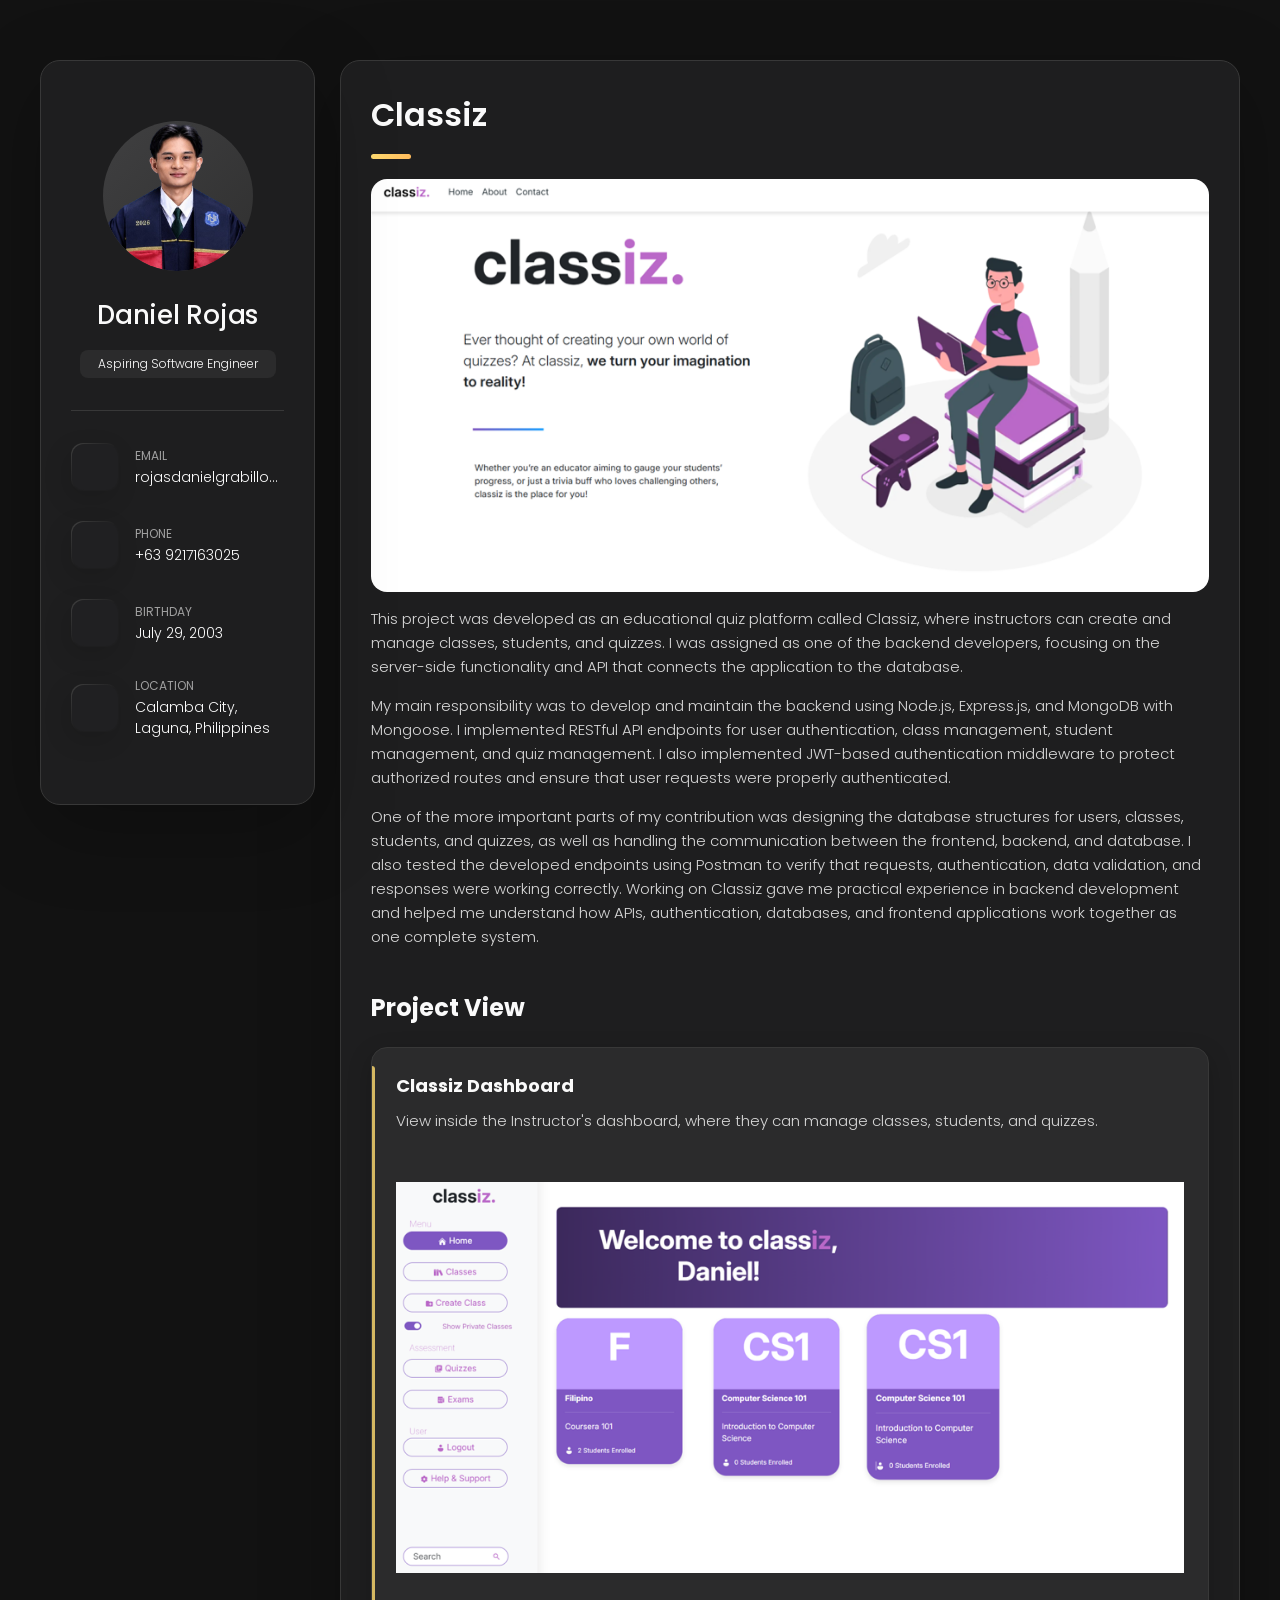
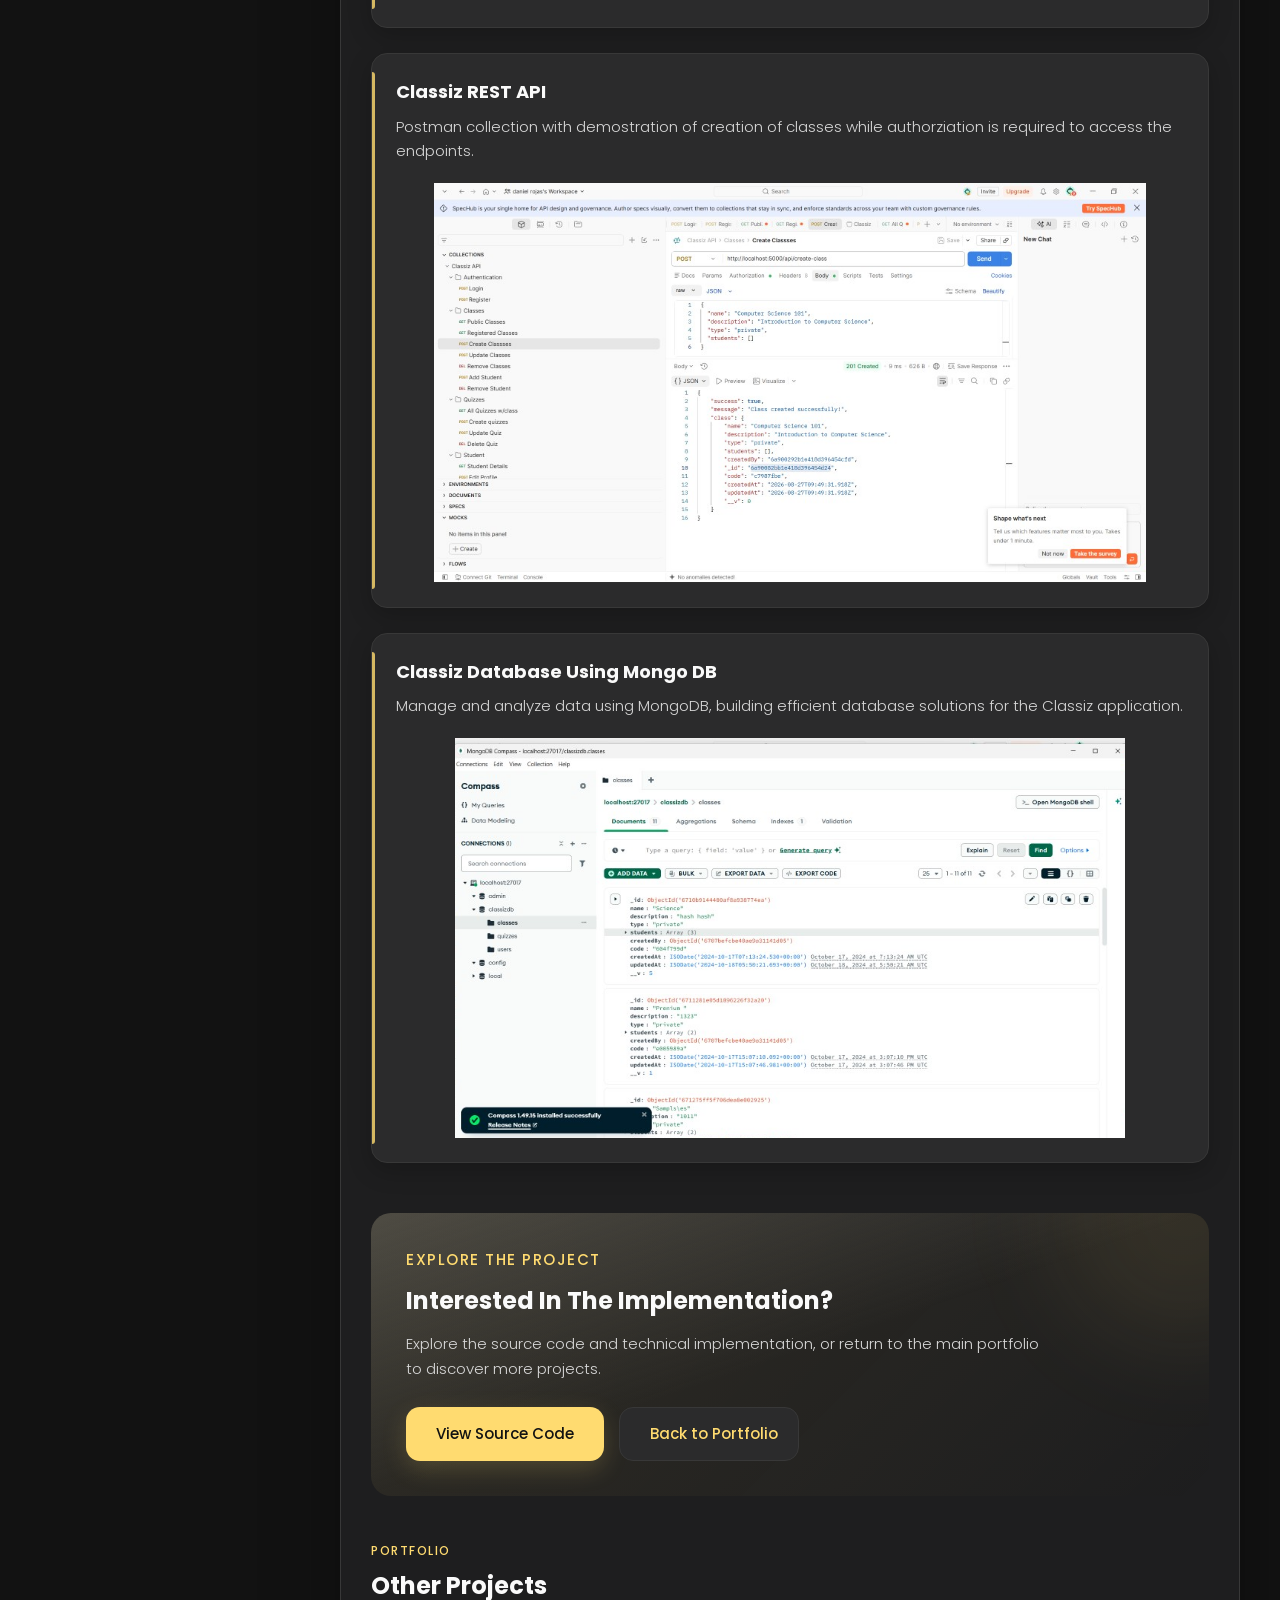
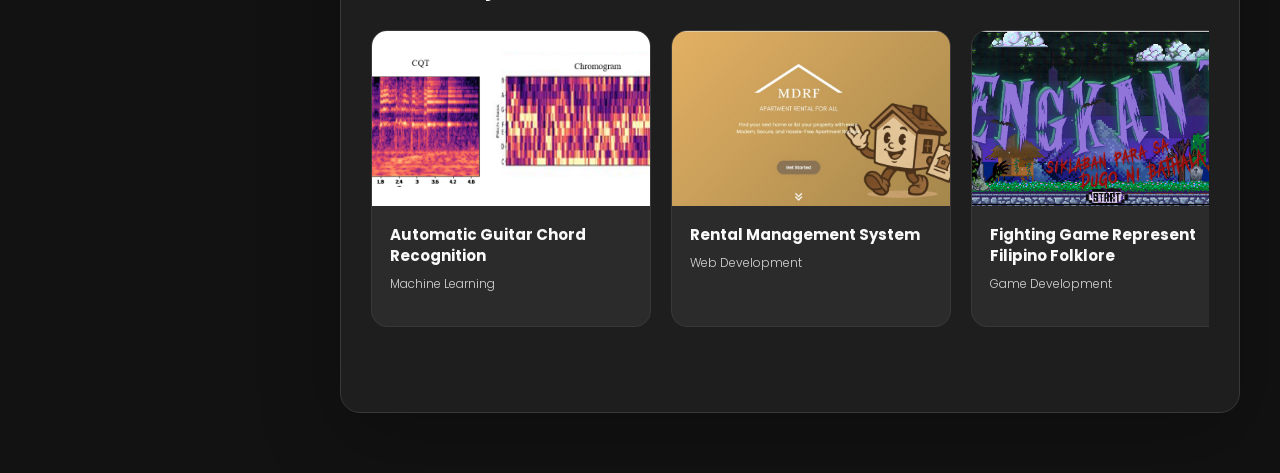
==== commit 261cfb42: "ver3" ====
--- a/Portfolio/classiz.html
+++ b/Portfolio/classiz.html
@@ -323,7 +323,7 @@
     </a>
 
     <a 
-      href="index.html"
+      href="../index.html"
       class="project-action-btn home-btn"
     >
       <ion-icon name="arrow-back-outline"></ion-icon>
--- a/assets/css/style.css
+++ b/assets/css/style.css
@@ -246,7 +246,7 @@
 
 .h2,
 .h3,
-
+.h4,
 .h5 {
   color: var(--white-2);
   text-transform: capitalize;
